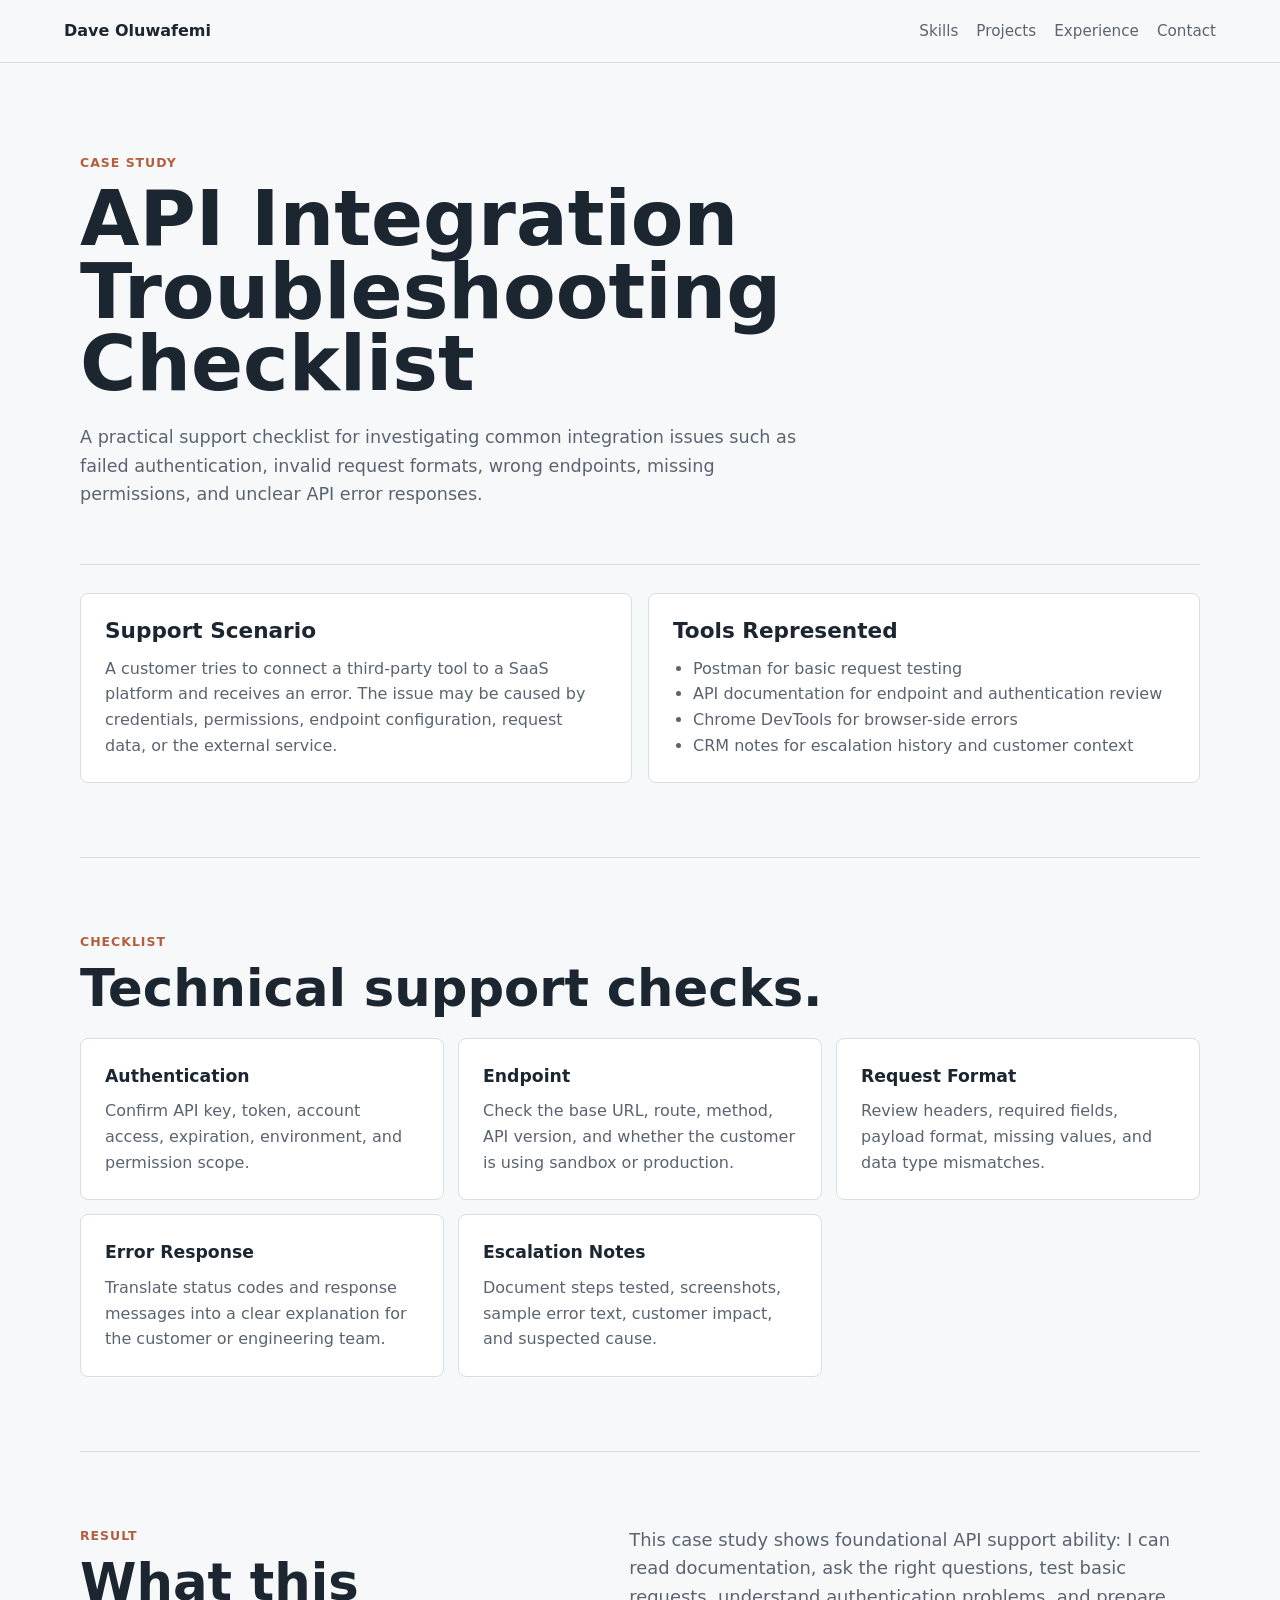
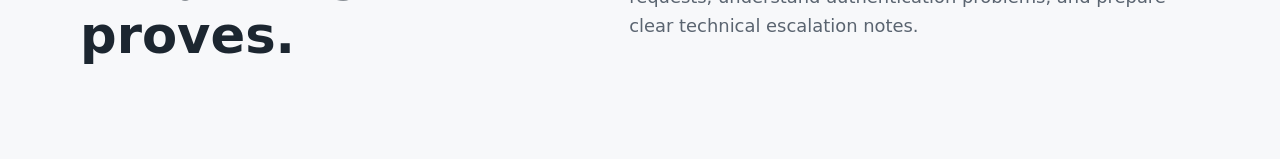
==== case-study-api-integration-support.html @ 98ad69b1 "Initial SaaS support portfolio" ====
<!doctype html>
<html lang="en">
  <head>
    <meta charset="UTF-8" />
    <meta name="viewport" content="width=device-width, initial-scale=1.0" />
    <meta
      name="description"
      content="API integration support case study by Dave Oluwafemi for SaaS customer support roles."
    />
    <title>API Integration Support Case Study | Dave Oluwafemi</title>
    <link rel="stylesheet" href="styles.css" />
  </head>
  <body>
    <header class="site-header">
      <a class="brand" href="index.html">Dave Oluwafemi</a>
      <nav aria-label="Primary navigation">
        <a href="index.html#skills">Skills</a>
        <a href="index.html#projects">Projects</a>
        <a href="index.html#experience">Experience</a>
        <a href="index.html#contact">Contact</a>
      </nav>
    </header>

    <main>
      <section class="case-hero">
        <p class="eyebrow">Case Study</p>
        <h1>API Integration Troubleshooting Checklist</h1>
        <p class="intro">
          A practical support checklist for investigating common integration issues such as
          failed authentication, invalid request formats, wrong endpoints, missing permissions,
          and unclear API error responses.
        </p>
      </section>

      <section class="case-grid">
        <article>
          <h2>Support Scenario</h2>
          <p>
            A customer tries to connect a third-party tool to a SaaS platform and receives an
            error. The issue may be caused by credentials, permissions, endpoint configuration,
            request data, or the external service.
          </p>
        </article>
        <article>
          <h2>Tools Represented</h2>
          <ul>
            <li>Postman for basic request testing</li>
            <li>API documentation for endpoint and authentication review</li>
            <li>Chrome DevTools for browser-side errors</li>
            <li>CRM notes for escalation history and customer context</li>
          </ul>
        </article>
      </section>

      <section class="section">
        <p class="section-label">Checklist</p>
        <h2>Technical support checks.</h2>
        <div class="checklist">
          <article>
            <h3>Authentication</h3>
            <p>Confirm API key, token, account access, expiration, environment, and permission scope.</p>
          </article>
          <article>
            <h3>Endpoint</h3>
            <p>Check the base URL, route, method, API version, and whether the customer is using sandbox or production.</p>
          </article>
          <article>
            <h3>Request Format</h3>
            <p>Review headers, required fields, payload format, missing values, and data type mismatches.</p>
          </article>
          <article>
            <h3>Error Response</h3>
            <p>Translate status codes and response messages into a clear explanation for the customer or engineering team.</p>
          </article>
          <article>
            <h3>Escalation Notes</h3>
            <p>Document steps tested, screenshots, sample error text, customer impact, and suspected cause.</p>
          </article>
        </div>
      </section>

      <section class="section split">
        <div>
          <p class="section-label">Result</p>
          <h2>What this proves.</h2>
        </div>
        <p>
          This case study shows foundational API support ability: I can read documentation,
          ask the right questions, test basic requests, understand authentication problems,
          and prepare clear technical escalation notes.
        </p>
      </section>
    </main>
  </body>
</html>
---- styles.css ----
:root {
  --ink: #1c2630;
  --muted: #5a6470;
  --line: #d8dee5;
  --surface: #f7f8fa;
  --panel: #ffffff;
  --accent: #167c80;
  --accent-dark: #0e5558;
  --warm: #b45f3c;
}

* {
  box-sizing: border-box;
}

body {
  margin: 0;
  color: var(--ink);
  background: var(--surface);
  font-family:
    Inter, ui-sans-serif, system-ui, -apple-system, BlinkMacSystemFont, "Segoe UI",
    sans-serif;
  line-height: 1.6;
}

a {
  color: inherit;
}

.site-header {
  position: sticky;
  top: 0;
  z-index: 10;
  display: flex;
  align-items: center;
  justify-content: space-between;
  gap: 24px;
  padding: 18px clamp(20px, 5vw, 72px);
  border-bottom: 1px solid var(--line);
  background: rgba(247, 248, 250, 0.94);
  backdrop-filter: blur(12px);
}

.brand {
  font-weight: 800;
  text-decoration: none;
}

nav {
  display: flex;
  flex-wrap: wrap;
  gap: 18px;
  color: var(--muted);
  font-size: 0.95rem;
}

nav a {
  text-decoration: none;
}

main {
  width: min(1120px, calc(100% - 40px));
  margin: 0 auto;
}

.hero {
  min-height: 86vh;
  display: grid;
  grid-template-columns: minmax(0, 1.4fr) minmax(300px, 0.6fr);
  align-items: center;
  gap: clamp(28px, 5vw, 72px);
  padding: 70px 0 56px;
}

.eyebrow,
.section-label,
.date {
  margin: 0 0 10px;
  color: var(--warm);
  font-size: 0.78rem;
  font-weight: 800;
  letter-spacing: 0.08em;
  text-transform: uppercase;
}

h1,
h2,
h3,
p {
  overflow-wrap: anywhere;
}

h1 {
  max-width: 780px;
  margin: 0;
  font-size: clamp(3rem, 8vw, 6.4rem);
  line-height: 0.95;
  letter-spacing: 0;
}

h2 {
  max-width: 760px;
  margin: 0 0 22px;
  font-size: clamp(2rem, 4vw, 3.4rem);
  line-height: 1.05;
  letter-spacing: 0;
}

h3 {
  margin: 0 0 8px;
  font-size: 1.08rem;
}

.headline {
  margin: 18px 0 0;
  color: var(--accent-dark);
  font-size: clamp(1.2rem, 2.4vw, 1.75rem);
  font-weight: 800;
}

.intro {
  max-width: 720px;
  margin: 22px 0 0;
  color: var(--muted);
  font-size: 1.1rem;
}

.actions {
  display: flex;
  flex-wrap: wrap;
  gap: 12px;
  margin-top: 34px;
}

.button {
  display: inline-flex;
  min-height: 44px;
  align-items: center;
  justify-content: center;
  padding: 10px 18px;
  border: 1px solid var(--line);
  border-radius: 6px;
  background: var(--panel);
  color: var(--ink);
  font-weight: 800;
  text-decoration: none;
}

.button.primary {
  border-color: var(--accent);
  background: var(--accent);
  color: white;
}

.hero-panel {
  display: grid;
  gap: 16px;
}

.hero-panel div,
.skill-grid article,
.project-list article,
.timeline article {
  border: 1px solid var(--line);
  border-radius: 8px;
  background: var(--panel);
}

.hero-panel div {
  padding: 22px;
}

.metric {
  display: block;
  margin-bottom: 8px;
  color: var(--accent-dark);
  font-size: 1.25rem;
  font-weight: 900;
}

.hero-panel p,
.skill-grid p,
.project-list p,
.timeline p,
.section.split > p {
  margin: 0;
  color: var(--muted);
}

.section {
  padding: 74px 0;
  border-top: 1px solid var(--line);
}

.split {
  display: grid;
  grid-template-columns: minmax(0, 0.85fr) minmax(0, 1fr);
  gap: clamp(24px, 5vw, 72px);
  align-items: start;
}

.split > p {
  font-size: 1.12rem;
}

.skill-grid {
  display: grid;
  grid-template-columns: repeat(4, minmax(0, 1fr));
  gap: 16px;
}

.skill-grid article {
  min-height: 180px;
  padding: 22px;
}

.project-list {
  display: grid;
  gap: 14px;
}

.project-list article {
  display: grid;
  grid-template-columns: minmax(0, 1fr) auto;
  gap: 20px;
  align-items: start;
  padding: 22px;
}

.project-list span {
  border-radius: 999px;
  background: #e5f2f1;
  color: var(--accent-dark);
  padding: 6px 10px;
  font-size: 0.82rem;
  font-weight: 900;
  white-space: nowrap;
}

.timeline {
  display: grid;
  gap: 16px;
}

.timeline article {
  padding: 24px;
}

.contact {
  padding-bottom: 100px;
}

.contact-links {
  display: flex;
  flex-wrap: wrap;
  gap: 14px;
}

.contact-links a {
  color: var(--accent-dark);
  font-weight: 900;
}

.text-link {
  display: inline-block;
  margin-top: 12px;
  color: var(--accent-dark);
  font-weight: 900;
}

.case-hero {
  padding: 90px 0 56px;
  border-bottom: 1px solid var(--line);
}

.case-hero h1 {
  max-width: 980px;
  font-size: clamp(2.7rem, 6vw, 5.3rem);
}

.case-grid {
  display: grid;
  grid-template-columns: repeat(2, minmax(0, 1fr));
  gap: 16px;
  padding: 28px 0 74px;
}

.case-grid article,
.process article,
.checklist article {
  border: 1px solid var(--line);
  border-radius: 8px;
  background: var(--panel);
  padding: 24px;
}

.case-grid h2 {
  margin-bottom: 12px;
  font-size: 1.35rem;
  line-height: 1.2;
}

.case-grid p,
.process p,
.checklist p,
td {
  margin: 0;
  color: var(--muted);
}

ul {
  margin: 0;
  padding-left: 20px;
  color: var(--muted);
}

.process,
.checklist {
  display: grid;
  grid-template-columns: repeat(5, minmax(0, 1fr));
  gap: 14px;
}

.checklist {
  grid-template-columns: repeat(3, minmax(0, 1fr));
}

.process span {
  display: inline-flex;
  width: 38px;
  height: 38px;
  align-items: center;
  justify-content: center;
  margin-bottom: 18px;
  border-radius: 50%;
  background: #e5f2f1;
  color: var(--accent-dark);
  font-weight: 900;
}

.table-wrap {
  overflow-x: auto;
  border: 1px solid var(--line);
  border-radius: 8px;
  background: var(--panel);
}

table {
  width: 100%;
  min-width: 620px;
  border-collapse: collapse;
}

th,
td {
  padding: 16px 18px;
  text-align: left;
  border-bottom: 1px solid var(--line);
  vertical-align: top;
}

th {
  color: var(--ink);
  font-size: 0.86rem;
  letter-spacing: 0.08em;
  text-transform: uppercase;
}

tr:last-child td {
  border-bottom: 0;
}

@media (max-width: 860px) {
  .site-header {
    align-items: flex-start;
    flex-direction: column;
  }

  .hero,
  .split {
    grid-template-columns: 1fr;
  }

  .hero {
    min-height: auto;
  }

  .skill-grid {
    grid-template-columns: repeat(2, minmax(0, 1fr));
  }

  .case-grid,
  .process,
  .checklist {
    grid-template-columns: 1fr;
  }
}

@media (max-width: 560px) {
  main {
    width: min(100% - 28px, 1120px);
  }

  h1 {
    font-size: 3.1rem;
  }

  .skill-grid,
  .project-list article {
    grid-template-columns: 1fr;
  }

  .project-list span {
    width: fit-content;
  }
}
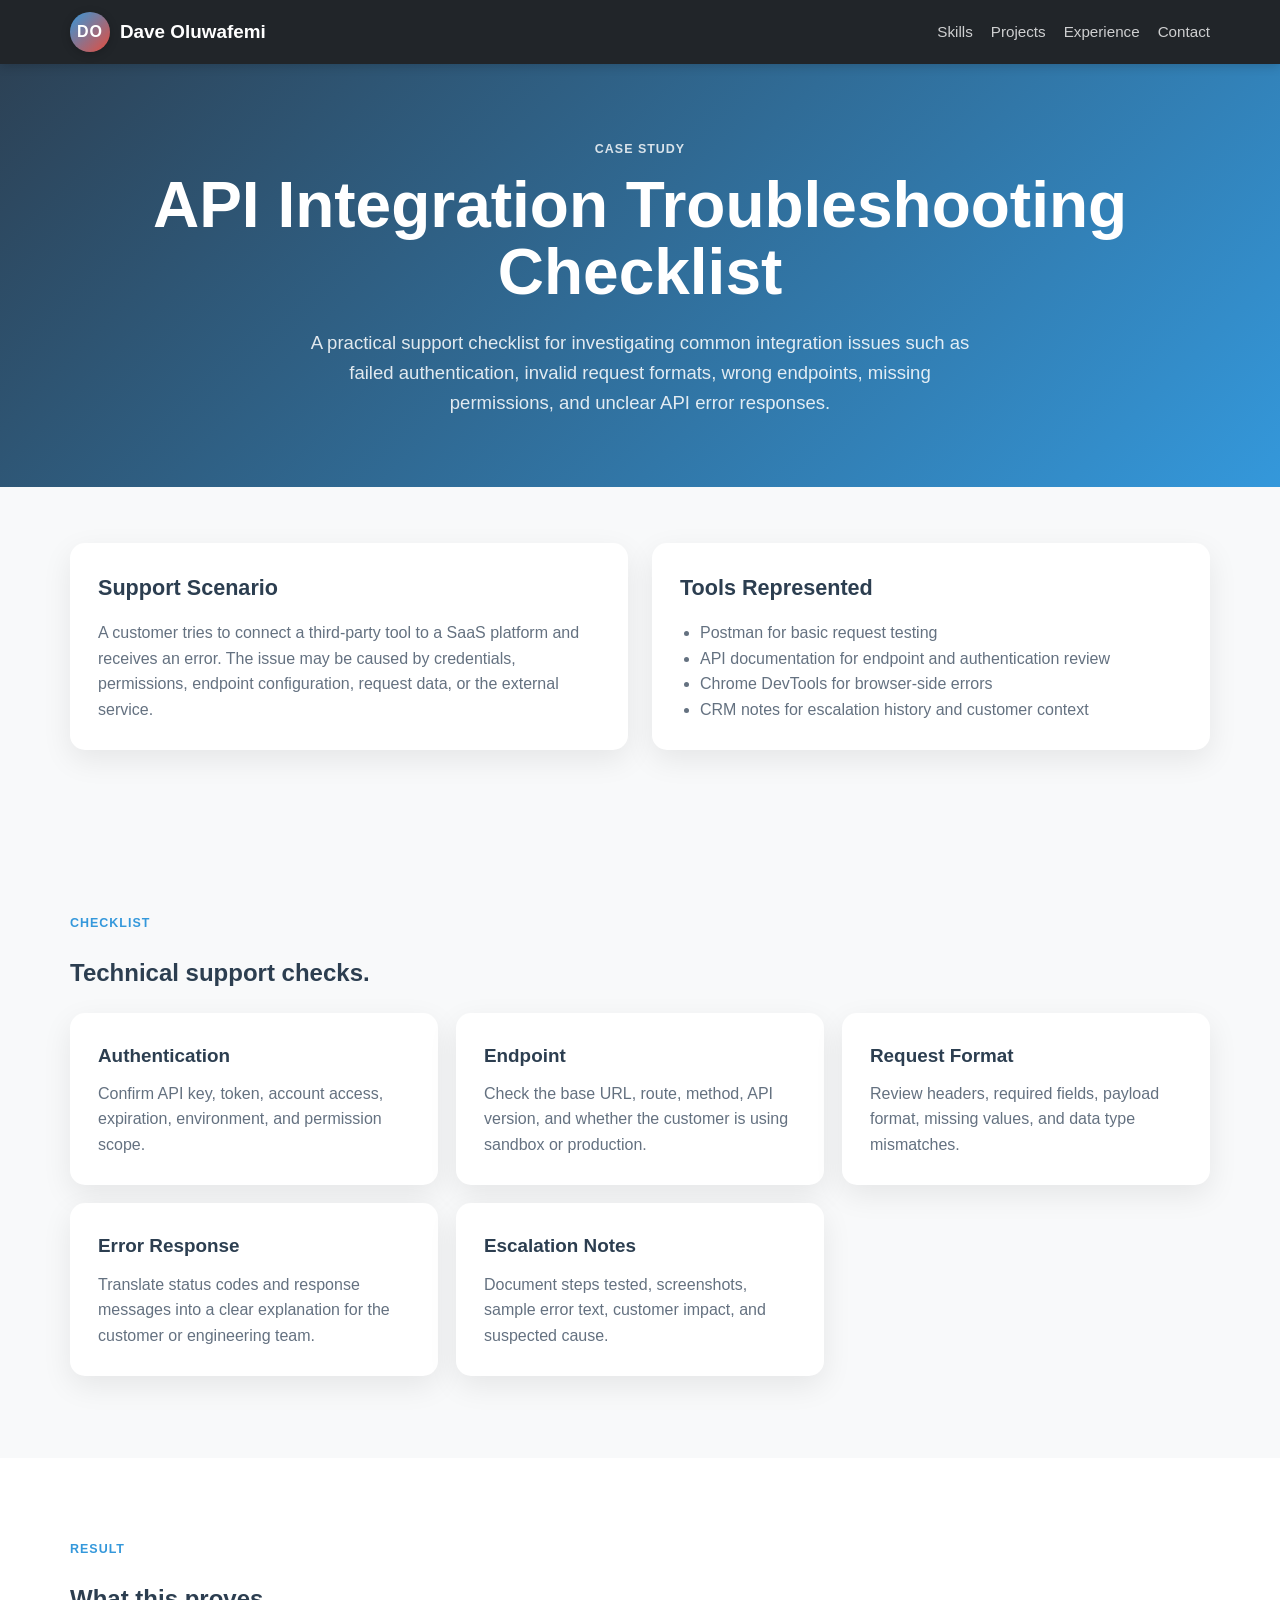
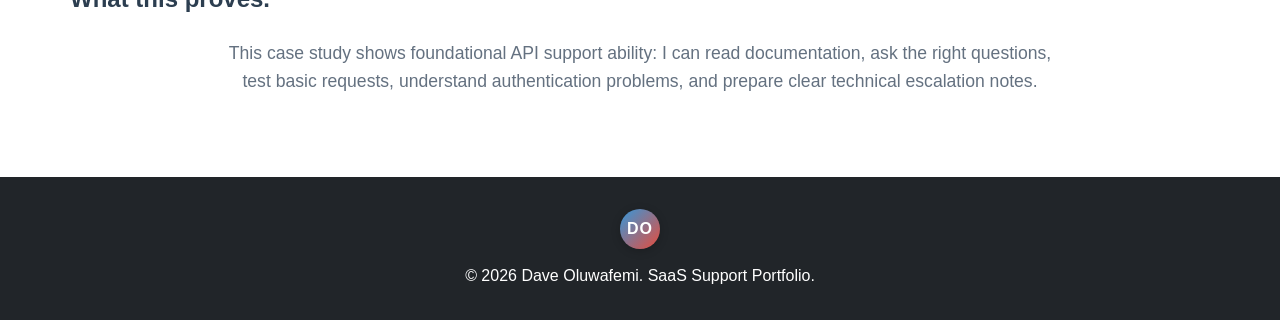
==== commit 11fbdfae: "Match SaaS portfolio visual layout to main portfolio" ====
--- a/case-study-api-integration-support.html
+++ b/case-study-api-integration-support.html
@@ -12,7 +12,10 @@
   </head>
   <body>
     <header class="site-header">
-      <a class="brand" href="index.html">Dave Oluwafemi</a>
+      <a class="brand" href="index.html">
+        <span class="logo-circle">DO</span>
+        <span>Dave Oluwafemi</span>
+      </a>
       <nav aria-label="Primary navigation">
         <a href="index.html#skills">Skills</a>
         <a href="index.html#projects">Projects</a>
@@ -91,5 +94,9 @@
         </p>
       </section>
     </main>
+    <footer class="site-footer">
+      <span class="logo-circle">DO</span>
+      <p>&copy; 2026 Dave Oluwafemi. SaaS Support Portfolio.</p>
+    </footer>
   </body>
 </html>
--- a/styles.css
+++ b/styles.css
@@ -1,25 +1,28 @@
 :root {
-  --ink: #1c2630;
-  --muted: #5a6470;
-  --line: #d8dee5;
-  --surface: #f7f8fa;
-  --panel: #ffffff;
-  --accent: #167c80;
-  --accent-dark: #0e5558;
-  --warm: #b45f3c;
+  --primary-color: #2c3e50;
+  --secondary-color: #3498db;
+  --accent-color: #e74c3c;
+  --text-color: #2c3e50;
+  --muted: #647180;
+  --bg-light: #f8f9fa;
+  --white: #ffffff;
+  --line: #e7eaef;
+  --shadow: 0 10px 30px rgba(0, 0, 0, 0.08);
 }
 
 * {
   box-sizing: border-box;
 }
 
+html {
+  scroll-behavior: smooth;
+}
+
 body {
   margin: 0;
-  color: var(--ink);
-  background: var(--surface);
-  font-family:
-    Inter, ui-sans-serif, system-ui, -apple-system, BlinkMacSystemFont, "Segoe UI",
-    sans-serif;
+  color: var(--text-color);
+  background: var(--white);
+  font-family: "Segoe UI", Tahoma, Geneva, Verdana, sans-serif;
   line-height: 1.6;
 }
 
@@ -27,279 +30,338 @@
   color: inherit;
 }
 
+h1,
+h2,
+h3,
+p {
+  overflow-wrap: anywhere;
+}
+
 .site-header {
-  position: sticky;
+  position: fixed;
   top: 0;
+  right: 0;
+  left: 0;
   z-index: 10;
   display: flex;
   align-items: center;
   justify-content: space-between;
   gap: 24px;
-  padding: 18px clamp(20px, 5vw, 72px);
-  border-bottom: 1px solid var(--line);
-  background: rgba(247, 248, 250, 0.94);
-  backdrop-filter: blur(12px);
+  padding: 12px max(24px, calc((100vw - 1140px) / 2));
+  background: #212529;
+  color: var(--white);
+  box-shadow: 0 2px 10px rgba(0, 0, 0, 0.18);
 }
 
 .brand {
+  display: inline-flex;
+  align-items: center;
+  gap: 10px;
+  color: var(--white);
+  font-size: 1.18rem;
   font-weight: 800;
   text-decoration: none;
+}
+
+.logo-circle,
+.hero-logo {
+  display: inline-flex;
+  align-items: center;
+  justify-content: center;
+  border-radius: 50%;
+  background: linear-gradient(135deg, var(--secondary-color), var(--accent-color));
+  color: var(--white);
+  font-weight: 900;
+  letter-spacing: 1px;
+  box-shadow: 0 2px 10px rgba(0, 0, 0, 0.2);
+}
+
+.logo-circle {
+  width: 40px;
+  height: 40px;
+  font-size: 16px;
 }
 
 nav {
   display: flex;
   flex-wrap: wrap;
+  justify-content: flex-end;
   gap: 18px;
-  color: var(--muted);
   font-size: 0.95rem;
 }
 
 nav a {
+  color: rgba(255, 255, 255, 0.78);
   text-decoration: none;
 }
 
+nav a:hover {
+  color: var(--white);
+}
+
 main {
-  width: min(1120px, calc(100% - 40px));
-  margin: 0 auto;
+  width: 100%;
 }
 
 .hero {
-  min-height: 86vh;
-  display: grid;
-  grid-template-columns: minmax(0, 1.4fr) minmax(300px, 0.6fr);
+  min-height: 100vh;
+  display: grid;
+  grid-template-columns: minmax(0, 1fr) minmax(300px, 0.8fr);
   align-items: center;
-  gap: clamp(28px, 5vw, 72px);
-  padding: 70px 0 56px;
+  gap: 48px;
+  padding: 118px max(24px, calc((100vw - 1140px) / 2)) 72px;
+  background: linear-gradient(135deg, var(--primary-color) 0%, var(--secondary-color) 100%);
+  color: var(--white);
 }
 
 .eyebrow,
 .section-label,
 .date {
-  margin: 0 0 10px;
-  color: var(--warm);
+  margin: 0 0 12px;
+  color: var(--secondary-color);
   font-size: 0.78rem;
   font-weight: 800;
   letter-spacing: 0.08em;
   text-transform: uppercase;
 }
 
-h1,
-h2,
-h3,
-p {
-  overflow-wrap: anywhere;
+.hero .eyebrow {
+  color: rgba(255, 255, 255, 0.82);
 }
 
 h1 {
-  max-width: 780px;
-  margin: 0;
-  font-size: clamp(3rem, 8vw, 6.4rem);
-  line-height: 0.95;
-  letter-spacing: 0;
-}
-
-h2 {
   max-width: 760px;
-  margin: 0 0 22px;
-  font-size: clamp(2rem, 4vw, 3.4rem);
+  margin: 0 0 16px;
+  font-size: clamp(2.8rem, 6vw, 4.8rem);
   line-height: 1.05;
   letter-spacing: 0;
 }
 
-h3 {
+.hero h2 {
+  margin: 0 0 18px;
+  color: var(--white);
+  font-size: clamp(1.25rem, 2.5vw, 1.8rem);
+  font-weight: 650;
+}
+
+.headline {
   margin: 0 0 8px;
-  font-size: 1.08rem;
-}
-
-.headline {
-  margin: 18px 0 0;
-  color: var(--accent-dark);
-  font-size: clamp(1.2rem, 2.4vw, 1.75rem);
+  color: var(--white);
+  font-size: clamp(1.45rem, 3vw, 2.2rem);
   font-weight: 800;
 }
 
 .intro {
-  max-width: 720px;
-  margin: 22px 0 0;
-  color: var(--muted);
-  font-size: 1.1rem;
+  max-width: 690px;
+  margin: 0;
+  color: rgba(255, 255, 255, 0.86);
+  font-size: 1.16rem;
+}
+
+.hero-badges {
+  display: flex;
+  flex-wrap: wrap;
+  gap: 9px;
+  margin-top: 24px;
+}
+
+.hero-badges span,
+.tech-badge {
+  display: inline-block;
+  padding: 5px 10px;
+  border-radius: 12px;
+  font-size: 0.78rem;
+  font-weight: 700;
+  white-space: nowrap;
+}
+
+.hero-badges span {
+  background: var(--white);
+  color: var(--primary-color);
 }
 
 .actions {
   display: flex;
   flex-wrap: wrap;
   gap: 12px;
-  margin-top: 34px;
+  margin-top: 32px;
 }
 
 .button {
   display: inline-flex;
-  min-height: 44px;
+  min-height: 48px;
   align-items: center;
   justify-content: center;
-  padding: 10px 18px;
-  border: 1px solid var(--line);
-  border-radius: 6px;
-  background: var(--panel);
-  color: var(--ink);
+  padding: 11px 24px;
+  border: 1px solid var(--secondary-color);
+  border-radius: 25px;
+  background: var(--white);
+  color: var(--primary-color);
   font-weight: 800;
   text-decoration: none;
+  transition:
+    transform 0.25s ease,
+    background 0.25s ease,
+    color 0.25s ease;
+}
+
+.button:hover {
+  transform: translateY(-2px);
 }
 
 .button.primary {
-  border-color: var(--accent);
-  background: var(--accent);
-  color: white;
+  border-color: var(--accent-color);
+  background: var(--accent-color);
+  color: var(--white);
+}
+
+.button.primary:hover {
+  background: #c0392b;
 }
 
 .hero-panel {
-  display: grid;
-  gap: 16px;
-}
-
-.hero-panel div,
+  text-align: center;
+}
+
+.hero-logo {
+  width: 120px;
+  height: 120px;
+  margin: 0 auto 34px;
+  font-size: 48px;
+  animation: logoFloat 3s ease-in-out infinite;
+}
+
+@keyframes logoFloat {
+  0%,
+  100% {
+    transform: translateY(0);
+  }
+
+  50% {
+    transform: translateY(-10px);
+  }
+}
+
+.stats-grid {
+  display: grid;
+  grid-template-columns: repeat(3, minmax(0, 1fr));
+  gap: 18px;
+}
+
+.stats-grid div {
+  color: rgba(255, 255, 255, 0.86);
+}
+
+.metric {
+  display: block;
+  color: var(--white);
+  font-size: clamp(1.8rem, 3.2vw, 2.8rem);
+  font-weight: 900;
+  line-height: 1;
+}
+
+.stats-grid p {
+  margin: 10px 0 0;
+}
+
+.section {
+  padding: 82px max(24px, calc((100vw - 1140px) / 2));
+}
+
+.section:nth-of-type(odd) {
+  background: var(--bg-light);
+}
+
+.section-title {
+  position: relative;
+  margin: 0 auto 48px;
+  text-align: center;
+  font-size: clamp(2rem, 4vw, 2.65rem);
+  line-height: 1.12;
+}
+
+.section-title::after {
+  content: "";
+  position: absolute;
+  bottom: -12px;
+  left: 50%;
+  width: 60px;
+  height: 3px;
+  background: var(--secondary-color);
+  transform: translateX(-50%);
+}
+
+.split {
+  display: block;
+}
+
+.split > p,
+.resume p,
+.contact p {
+  max-width: 850px;
+  margin: 0 auto;
+  color: var(--muted);
+  text-align: center;
+  font-size: 1.1rem;
+}
+
+.skill-grid {
+  display: grid;
+  grid-template-columns: repeat(4, minmax(0, 1fr));
+  gap: 24px;
+}
+
 .skill-grid article,
 .project-list article,
-.timeline article {
-  border: 1px solid var(--line);
-  border-radius: 8px;
-  background: var(--panel);
-}
-
-.hero-panel div {
-  padding: 22px;
-}
-
-.metric {
-  display: block;
-  margin-bottom: 8px;
-  color: var(--accent-dark);
-  font-size: 1.25rem;
+.timeline article,
+.case-grid article,
+.process article,
+.checklist article {
+  height: 100%;
+  border: 0;
+  border-radius: 15px;
+  background: var(--white);
+  box-shadow: var(--shadow);
+  transition:
+    transform 0.3s ease,
+    box-shadow 0.3s ease;
+}
+
+.skill-grid article:hover,
+.project-list article:hover,
+.timeline article:hover {
+  transform: translateY(-10px);
+  box-shadow: 0 20px 40px rgba(0, 0, 0, 0.1);
+}
+
+.skill-grid article {
+  min-height: 230px;
+  padding: 28px 22px;
+  text-align: center;
+}
+
+.skill-icon {
+  display: inline-flex;
+  min-width: 54px;
+  height: 54px;
+  align-items: center;
+  justify-content: center;
+  margin-bottom: 18px;
+  border-radius: 50%;
+  background: var(--secondary-color);
+  color: var(--white);
   font-weight: 900;
 }
 
-.hero-panel p,
+h3 {
+  margin: 0 0 10px;
+  color: var(--text-color);
+  font-size: 1.18rem;
+}
+
 .skill-grid p,
 .project-list p,
 .timeline p,
-.section.split > p {
-  margin: 0;
-  color: var(--muted);
-}
-
-.section {
-  padding: 74px 0;
-  border-top: 1px solid var(--line);
-}
-
-.split {
-  display: grid;
-  grid-template-columns: minmax(0, 0.85fr) minmax(0, 1fr);
-  gap: clamp(24px, 5vw, 72px);
-  align-items: start;
-}
-
-.split > p {
-  font-size: 1.12rem;
-}
-
-.skill-grid {
-  display: grid;
-  grid-template-columns: repeat(4, minmax(0, 1fr));
-  gap: 16px;
-}
-
-.skill-grid article {
-  min-height: 180px;
-  padding: 22px;
-}
-
-.project-list {
-  display: grid;
-  gap: 14px;
-}
-
-.project-list article {
-  display: grid;
-  grid-template-columns: minmax(0, 1fr) auto;
-  gap: 20px;
-  align-items: start;
-  padding: 22px;
-}
-
-.project-list span {
-  border-radius: 999px;
-  background: #e5f2f1;
-  color: var(--accent-dark);
-  padding: 6px 10px;
-  font-size: 0.82rem;
-  font-weight: 900;
-  white-space: nowrap;
-}
-
-.timeline {
-  display: grid;
-  gap: 16px;
-}
-
-.timeline article {
-  padding: 24px;
-}
-
-.contact {
-  padding-bottom: 100px;
-}
-
-.contact-links {
-  display: flex;
-  flex-wrap: wrap;
-  gap: 14px;
-}
-
-.contact-links a {
-  color: var(--accent-dark);
-  font-weight: 900;
-}
-
-.text-link {
-  display: inline-block;
-  margin-top: 12px;
-  color: var(--accent-dark);
-  font-weight: 900;
-}
-
-.case-hero {
-  padding: 90px 0 56px;
-  border-bottom: 1px solid var(--line);
-}
-
-.case-hero h1 {
-  max-width: 980px;
-  font-size: clamp(2.7rem, 6vw, 5.3rem);
-}
-
-.case-grid {
-  display: grid;
-  grid-template-columns: repeat(2, minmax(0, 1fr));
-  gap: 16px;
-  padding: 28px 0 74px;
-}
-
-.case-grid article,
-.process article,
-.checklist article {
-  border: 1px solid var(--line);
-  border-radius: 8px;
-  background: var(--panel);
-  padding: 24px;
-}
-
-.case-grid h2 {
-  margin-bottom: 12px;
-  font-size: 1.35rem;
-  line-height: 1.2;
-}
-
 .case-grid p,
 .process p,
 .checklist p,
@@ -308,6 +370,141 @@
   color: var(--muted);
 }
 
+.project-list {
+  display: grid;
+  grid-template-columns: repeat(3, minmax(0, 1fr));
+  gap: 24px;
+}
+
+.project-list article {
+  position: relative;
+  display: flex;
+  flex-direction: column-reverse;
+  justify-content: flex-end;
+  gap: 18px;
+  min-height: 310px;
+  padding: 28px;
+}
+
+.project-list span,
+.tech-badge {
+  width: fit-content;
+  background: var(--secondary-color);
+  color: var(--white);
+}
+
+.text-link {
+  display: inline-block;
+  margin-top: 18px;
+  color: var(--secondary-color);
+  font-weight: 800;
+  text-decoration: none;
+}
+
+.text-link:hover {
+  text-decoration: underline;
+}
+
+.timeline {
+  display: grid;
+  gap: 22px;
+}
+
+.timeline article {
+  padding: 28px;
+}
+
+.date {
+  color: var(--secondary-color);
+}
+
+.resume {
+  text-align: center;
+}
+
+.resume .button {
+  margin-top: 28px;
+}
+
+.contact {
+  text-align: center;
+}
+
+.contact-links {
+  display: grid;
+  grid-template-columns: repeat(3, minmax(0, 1fr));
+  gap: 24px;
+  max-width: 840px;
+  margin: 34px auto 0;
+}
+
+.contact-links a {
+  display: grid;
+  min-height: 120px;
+  place-items: center;
+  border-radius: 15px;
+  background: var(--white);
+  color: var(--secondary-color);
+  box-shadow: var(--shadow);
+  font-size: 1.1rem;
+  font-weight: 800;
+  text-decoration: none;
+}
+
+.site-footer {
+  display: grid;
+  justify-items: center;
+  gap: 14px;
+  padding: 32px 24px;
+  background: #212529;
+  color: var(--white);
+  text-align: center;
+}
+
+.site-footer p {
+  margin: 0;
+}
+
+.case-hero {
+  padding: 140px max(24px, calc((100vw - 1140px) / 2)) 70px;
+  background: linear-gradient(135deg, var(--primary-color) 0%, var(--secondary-color) 100%);
+  color: var(--white);
+  text-align: center;
+}
+
+.case-hero .eyebrow {
+  color: rgba(255, 255, 255, 0.82);
+}
+
+.case-hero h1 {
+  max-width: 980px;
+  margin: 0 auto 22px;
+  font-size: clamp(2.4rem, 5vw, 4.3rem);
+}
+
+.case-hero .intro {
+  margin: 0 auto;
+}
+
+.case-grid {
+  display: grid;
+  grid-template-columns: repeat(2, minmax(0, 1fr));
+  gap: 24px;
+  padding: 56px max(24px, calc((100vw - 1140px) / 2)) 82px;
+  background: var(--bg-light);
+}
+
+.case-grid article,
+.process article,
+.checklist article {
+  padding: 28px;
+}
+
+.case-grid h2 {
+  margin: 0 0 14px;
+  font-size: 1.35rem;
+}
+
 ul {
   margin: 0;
   padding-left: 20px;
@@ -318,7 +515,7 @@
 .checklist {
   display: grid;
   grid-template-columns: repeat(5, minmax(0, 1fr));
-  gap: 14px;
+  gap: 18px;
 }
 
 .checklist {
@@ -327,22 +524,22 @@
 
 .process span {
   display: inline-flex;
-  width: 38px;
-  height: 38px;
+  width: 42px;
+  height: 42px;
   align-items: center;
   justify-content: center;
   margin-bottom: 18px;
   border-radius: 50%;
-  background: #e5f2f1;
-  color: var(--accent-dark);
+  background: var(--secondary-color);
+  color: var(--white);
   font-weight: 900;
 }
 
 .table-wrap {
   overflow-x: auto;
-  border: 1px solid var(--line);
-  border-radius: 8px;
-  background: var(--panel);
+  border-radius: 15px;
+  background: var(--white);
+  box-shadow: var(--shadow);
 }
 
 table {
@@ -360,7 +557,7 @@
 }
 
 th {
-  color: var(--ink);
+  color: var(--text-color);
   font-size: 0.86rem;
   letter-spacing: 0.08em;
   text-transform: uppercase;
@@ -370,14 +567,23 @@
   border-bottom: 0;
 }
 
-@media (max-width: 860px) {
+@media (max-width: 920px) {
   .site-header {
     align-items: flex-start;
     flex-direction: column;
   }
 
+  nav {
+    justify-content: flex-start;
+  }
+
   .hero,
-  .split {
+  .skill-grid,
+  .project-list,
+  .case-grid,
+  .process,
+  .checklist,
+  .contact-links {
     grid-template-columns: 1fr;
   }
 
@@ -385,32 +591,34 @@
     min-height: auto;
   }
 
-  .skill-grid {
-    grid-template-columns: repeat(2, minmax(0, 1fr));
-  }
-
-  .case-grid,
-  .process,
-  .checklist {
+  .stats-grid {
+    grid-template-columns: repeat(3, minmax(0, 1fr));
+  }
+}
+
+@media (max-width: 560px) {
+  .site-header {
+    padding: 12px 16px;
+  }
+
+  nav {
+    gap: 12px;
+    font-size: 0.88rem;
+  }
+
+  .hero,
+  .section,
+  .case-hero,
+  .case-grid {
+    padding-right: 18px;
+    padding-left: 18px;
+  }
+
+  h1 {
+    font-size: 2.8rem;
+  }
+
+  .stats-grid {
     grid-template-columns: 1fr;
   }
 }
-
-@media (max-width: 560px) {
-  main {
-    width: min(100% - 28px, 1120px);
-  }
-
-  h1 {
-    font-size: 3.1rem;
-  }
-
-  .skill-grid,
-  .project-list article {
-    grid-template-columns: 1fr;
-  }
-
-  .project-list span {
-    width: fit-content;
-  }
-}
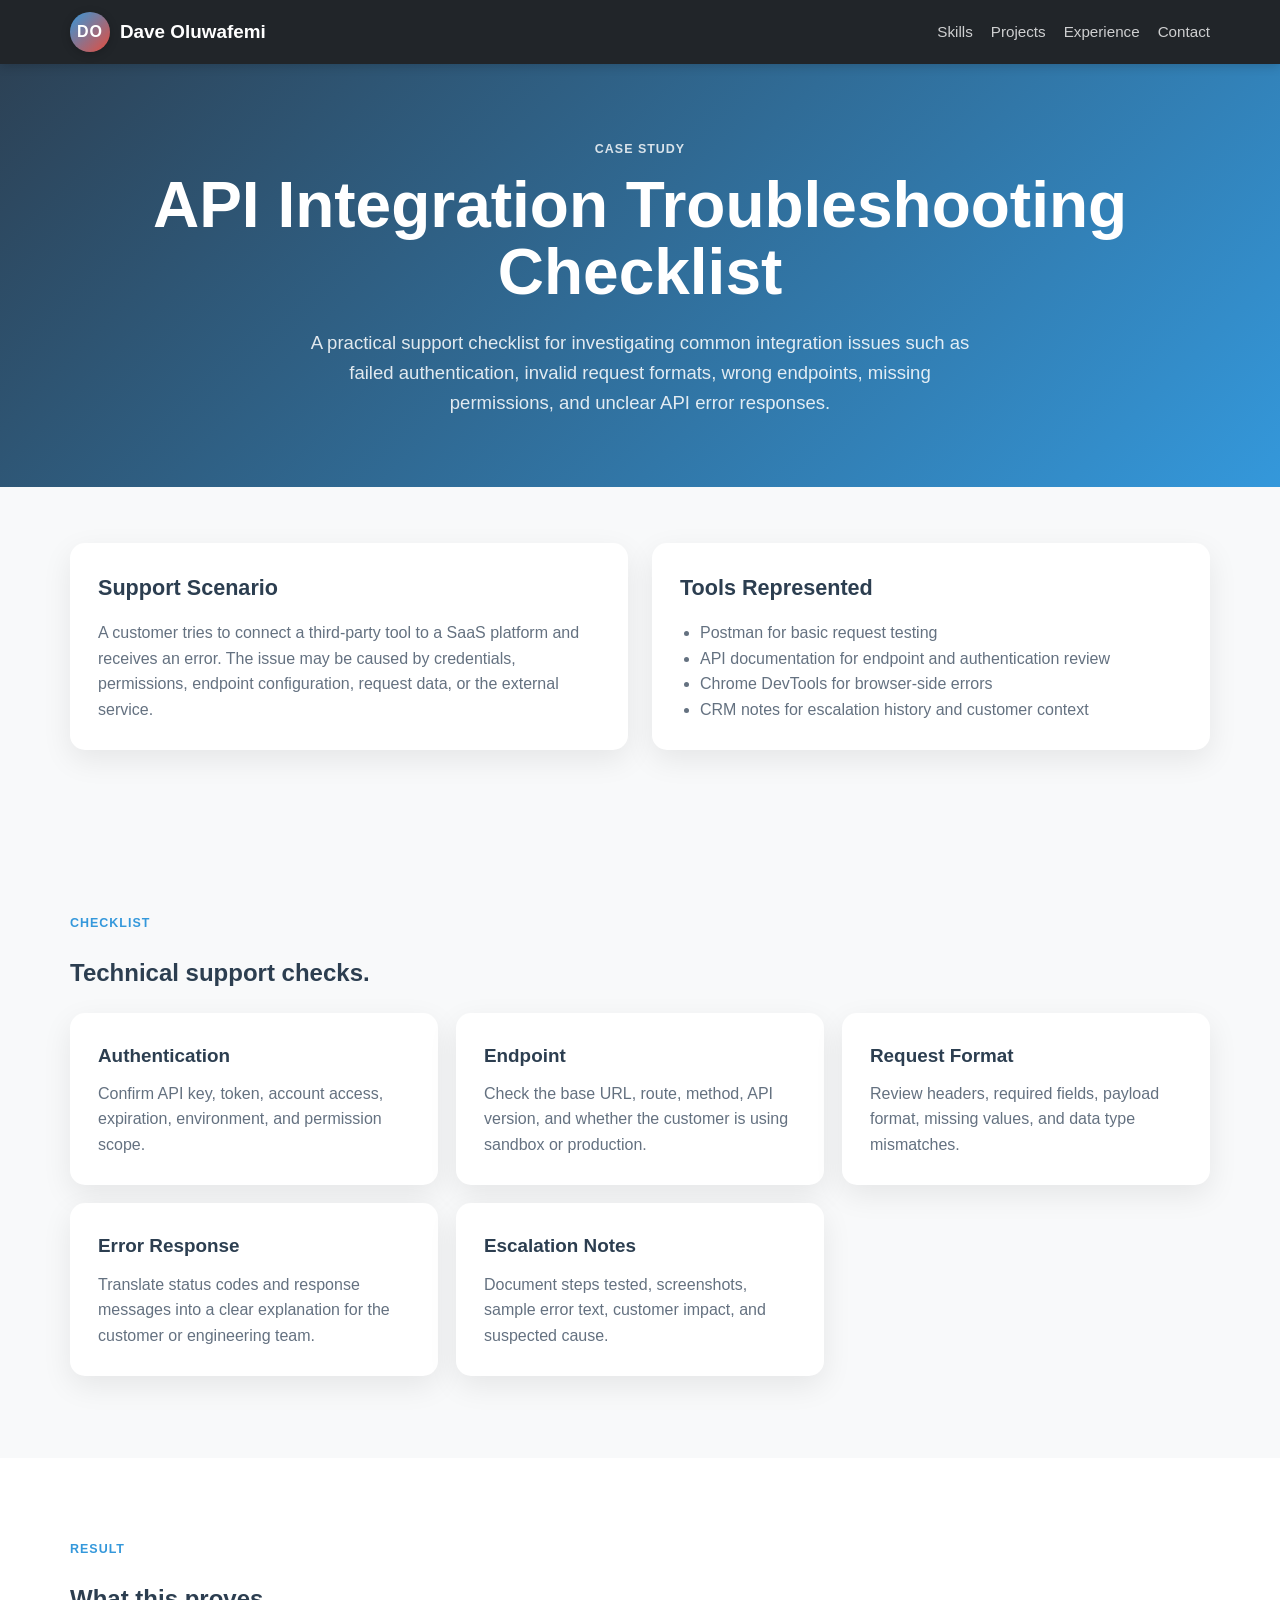
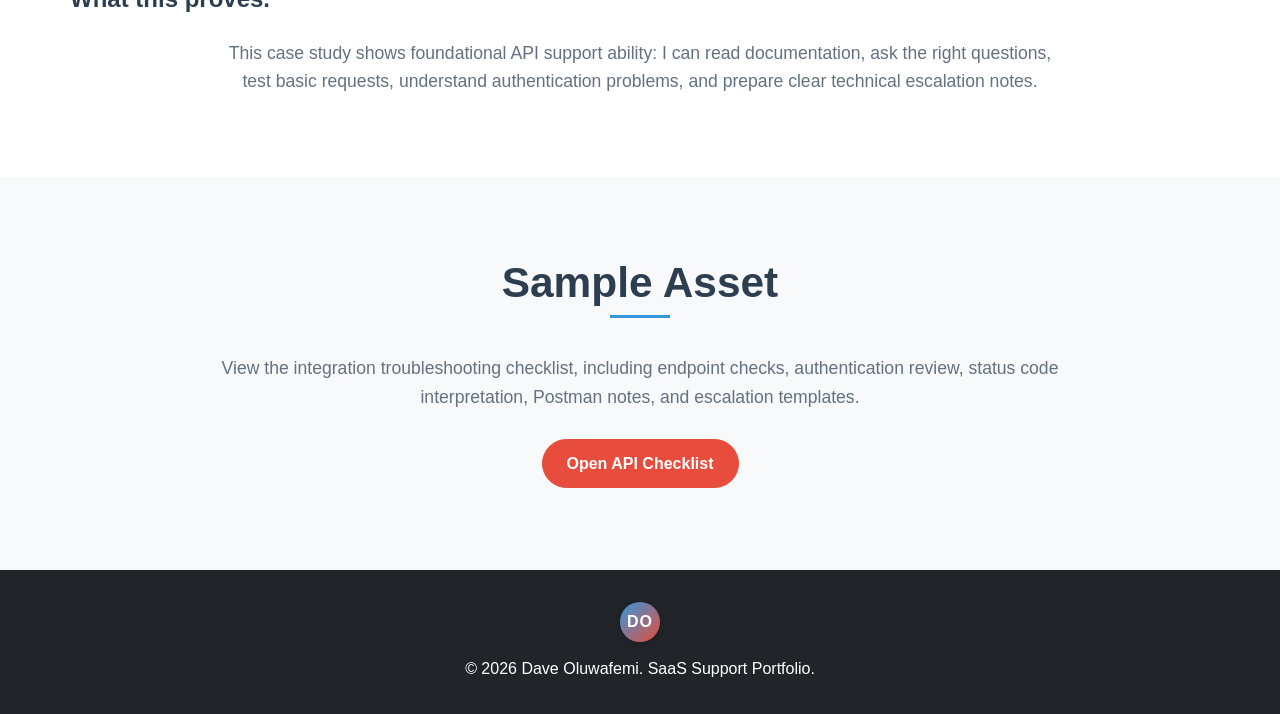
==== commit 56a0edbd: "Add support operations proof assets" ====
--- a/case-study-api-integration-support.html
+++ b/case-study-api-integration-support.html
@@ -93,6 +93,16 @@
           and prepare clear technical escalation notes.
         </p>
       </section>
+
+      <section class="section resume">
+        <h2 class="section-title">Sample Asset</h2>
+        <p>
+          View the integration troubleshooting checklist, including endpoint checks,
+          authentication review, status code interpretation, Postman notes, and escalation
+          templates.
+        </p>
+        <a class="button primary" href="support-assets/api-integration-troubleshooting-checklist.md">Open API Checklist</a>
+      </section>
     </main>
     <footer class="site-footer">
       <span class="logo-circle">DO</span>
--- a/styles.css
+++ b/styles.css
@@ -426,6 +426,18 @@
   margin-top: 28px;
 }
 
+.asset-actions {
+  display: flex;
+  flex-wrap: wrap;
+  justify-content: center;
+  gap: 12px;
+  margin-top: 28px;
+}
+
+.asset-actions .button {
+  margin-top: 0;
+}
+
 .contact {
   text-align: center;
 }
